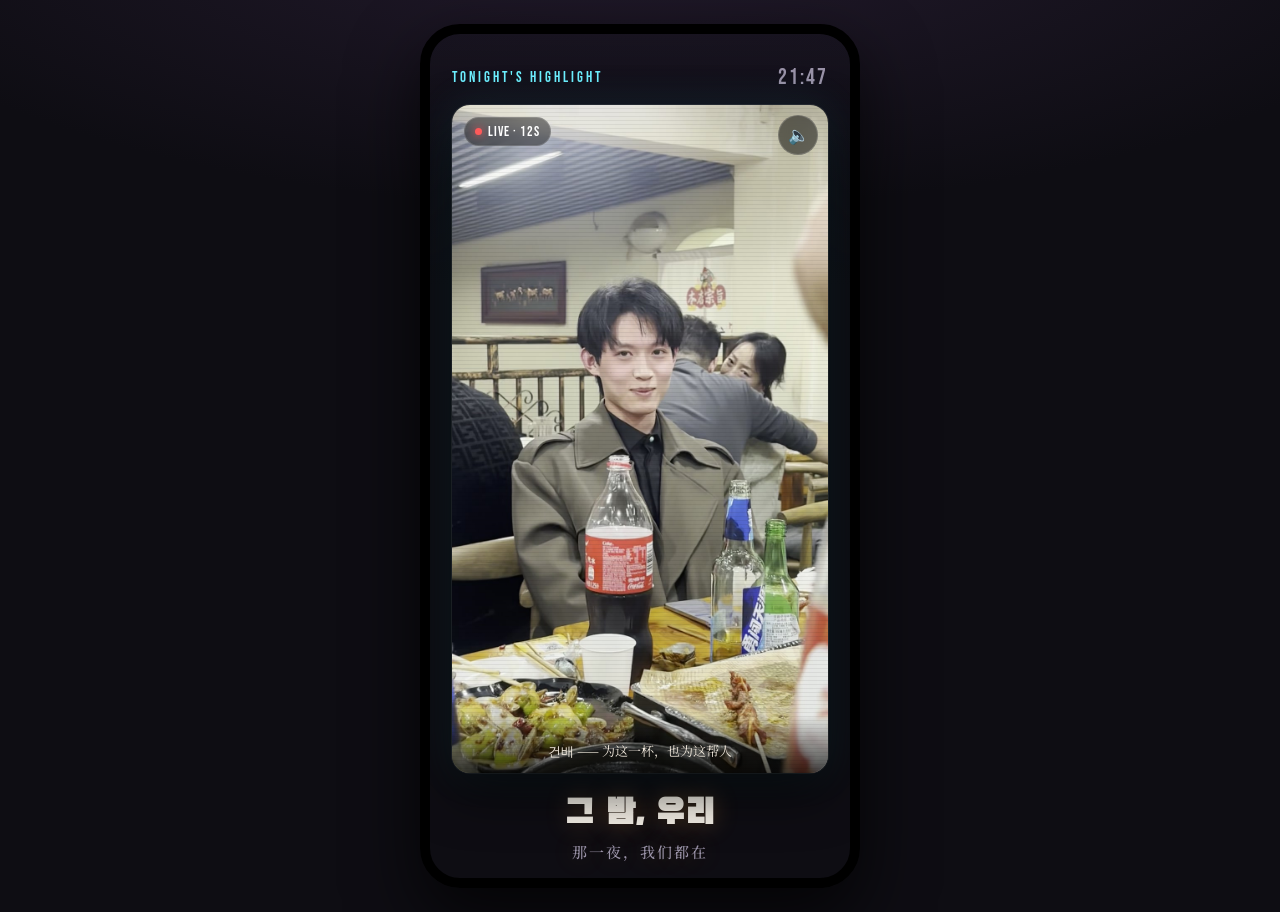
==== highlight/index.html @ b8e649e5 "新增干杯夜高光 H5（韩式聚餐主题·深色霓虹）于 /highlight/" ====
<!DOCTYPE html>
<html lang="zh">
<head>
<meta charset="UTF-8" />
<meta name="viewport" content="width=device-width, initial-scale=1.0, viewport-fit=cover" />
<title>그 밤 · 干杯夜</title>
<link rel="preconnect" href="https://fonts.googleapis.com" />
<link rel="preconnect" href="https://fonts.gstatic.com" crossorigin />
<link href="https://fonts.googleapis.com/css2?family=Black+Han+Sans&family=Noto+Serif+SC:wght@500;700&family=Bebas+Neue&display=swap" rel="stylesheet" />
<link rel="stylesheet" href="styles.css?v=1" />
</head>
<body>

<!-- 夜店霓虹光斑 + 上浮的气泡（AI 自动设计：主题=夜·烧酒·热闹） -->
<div class="ambient" aria-hidden="true">
  <span class="glow glow-amber"></span>
  <span class="glow glow-cyan"></span>
  <span class="bub" style="--x:12%;--d:0s;--s:.7"></span>
  <span class="bub" style="--x:28%;--d:3.5s;--s:1.1"></span>
  <span class="bub" style="--x:54%;--d:1.6s;--s:.5"></span>
  <span class="bub" style="--x:72%;--d:5s;--s:.9"></span>
  <span class="bub" style="--x:88%;--d:2.4s;--s:.6"></span>
</div>

<main class="card">

  <!-- ① Hero：高光视频 + AI 标题 -->
  <section class="module hero">
    <div class="hero-top">
      <span class="kicker">TONIGHT'S HIGHLIGHT</span>
      <span class="clock" id="clock">21:47</span>
    </div>
    <div class="video-wrap">
      <video id="liveVideo" class="video" playsinline loop muted
             poster="assets/hero.jpg" preload="metadata">
        <source src="assets/live.mp4" type="video/mp4" />
      </video>
      <div class="scanline"></div>
      <div class="live-badge"><i></i>LIVE · 12s</div>
      <button id="soundBtn" class="icon-btn sound" aria-label="声音">🔈</button>
      <button id="playBtn" class="play" aria-label="播放">▶</button>
      <div class="v-caption">건배 —— 为这一杯，也为这帮人</div>
    </div>
    <h1 class="ai-title">그 밤, 우리<span>那一夜，我们都在</span></h1>
    <div class="scroll-hint">往下，把这场局倒回去 ↓</div>
  </section>

  <!-- ② 封面照：拍立得 + 冲印感 -->
  <section class="module cover">
    <div class="sec-tag">📸 定格的那一张</div>
    <div class="polaroid tilt">
      <div class="polaroid-img"><img src="assets/hero.jpg" alt="聚餐合影" /></div>
      <div class="polaroid-cap">
        <span class="hand">好久没这么笑了</span>
        <span class="date">2024 · 冬夜</span>
      </div>
    </div>
  </section>

  <!-- ③ 对话音频：干杯声轨 -->
  <section class="module audio">
    <div class="sec-tag">🎙 那晚的声音，点开听</div>
    <div class="tracks">
      <button class="track" data-src="assets/clips/c1.mp3">
        <span class="wave"><i></i><i></i><i></i><i></i><i></i></span>
        <span class="t-text"><b>건배!</b> 干杯！先走一个 🍻</span>
        <span class="t-dur">0:04</span>
      </button>
      <button class="track" data-src="assets/clips/c2.mp3">
        <span class="wave"><i></i><i></i><i></i><i></i><i></i></span>
        <span class="t-text"><b>야 이거 진짜 맛있다</b> 这个也太好吃了</span>
        <span class="t-dur">0:04</span>
      </button>
      <button class="track" data-src="assets/clips/c3.mp3">
        <span class="wave"><i></i><i></i><i></i><i></i><i></i></span>
        <span class="t-text"><b>한 잔 더?</b> 再来一杯？就一杯</span>
        <span class="t-dur">0:04</span>
      </button>
      <button class="track" data-src="assets/clips/c4.mp3">
        <span class="wave"><i></i><i></i><i></i><i></i><i></i></span>
        <span class="t-text"><b>오늘 진짜 좋다</b> 今晚真的，挺好的</span>
        <span class="t-dur">0:04</span>
      </button>
    </div>
    <audio id="clipAudio" preload="none"></audio>
  </section>

  <!-- ④ AI 短文字：不是诗，是那晚的一条记录 -->
  <section class="module note">
    <div class="sec-tag">✍ AI 替这场局记了一笔</div>
    <div class="receipt">
      <div class="receipt-head">
        <span>소주 BAR · 桌号 07</span>
        <span>4 人</span>
      </div>
      <p class="poem">
        蓝瓶子空了一整排，<br/>
        话题从工作聊到十八岁。<br/>
        你举杯时先笑了，<br/>
        碰一下——<br/>
        今晚谁都不许提明天。
      </p>
      <div class="receipt-foot">
        <span>—— by Moment AI</span>
        <span class="stamp">已付讫 · 快乐</span>
      </div>
    </div>
  </section>

  <!-- ⑤ 风格化：把这帧变成插画 -->
  <section class="module art">
    <div class="sec-tag">🎨 这一帧，换个画风</div>
    <div class="art-frame">
      <img src="assets/hero.jpg" alt="风格化" class="art-img" />
      <div class="art-scrim"></div>
      <span class="art-cap">霓虹漫画风 · highlight</span>
    </div>
  </section>

  <!-- ⑥ 品牌 + AI 设计说明 -->
  <footer class="foot">
    <div class="brand">Moment</div>
    <div class="brand-tag">值得留住的每一夜</div>
    <details class="ai-note">
      <summary>✨ 这张卡由 AI 为这场局设计</summary>
      <div class="ai-note-body">
        <div class="ai-row"><span>场景</span><b>朋友聚餐 · 烧烤店</b></div>
        <div class="ai-row"><span>时间</span><b>冬夜 · 微醺</b></div>
        <div class="ai-row"><span>关键词</span><b>干杯 · 소주 · 大笑</b></div>
        <div class="ai-row"><span>情绪</span><b>热闹 · 松弛 · 尽兴</b></div>
        <div class="ai-row"><span>配色</span><b>暗夜黑 + 炭火琥珀 + 烧酒蓝</b></div>
      </div>
    </details>
    <div class="tap-hint">碰一碰卡片，回到那一夜</div>
  </footer>

</main>

<!-- 干杯彩蛋层 -->
<div id="cheers" class="cheers" aria-hidden="true"></div>

<script src="app.js?v=1"></script>
</body>
</html>
---- highlight/styles.css ----
/* =========================================================
   그 밤 · 干杯夜  ——  深色霓虹 · 烧酒吧 · 兄弟聚餐局
   模块对齐参考版：视频 / 封面照 / 对话音频 / 短诗 / 风格化 / 品牌
   风格刻意与参考版（浅暖绘本）拉开：暗夜黑 + 炭火琥珀 + 烧酒蓝霓虹
   ========================================================= */

:root{
  --bg:        #0e0d13;   /* 暗夜黑 */
  --bg-2:      #16141d;
  --panel:     #1c1a26;   /* 卡面板 */
  --ink:       #f4efe6;   /* 主文字 暖白 */
  --ink-soft:  #9a93a8;   /* 次文字 */
  --amber:     #f4a742;   /* 炭火琥珀（主强调） */
  --amber-2:   #ffcf7a;
  --soju:      #35d0e0;   /* 烧酒蓝（霓虹强调） */
  --soju-2:    #6ef0ff;
  --line:      rgba(255,255,255,.09);
  --card-w:    440px;

  --f-kr:   "Black Han Sans", "Noto Serif SC", sans-serif;
  --f-num:  "Bebas Neue", sans-serif;
  --f-cn:   "Noto Serif SC", "PingFang SC", serif;
}

*{ box-sizing:border-box; margin:0; padding:0; -webkit-tap-highlight-color:transparent; }
html,body{ background:var(--bg); }
body{
  font-family:var(--f-cn);
  color:var(--ink);
  display:flex; justify-content:center;
  min-height:100vh;
  background:
    radial-gradient(120% 60% at 50% -10%, #241b2e 0%, var(--bg) 55%),
    var(--bg);
  overflow-x:hidden;
}

/* ---------- 环境光斑 + 上浮气泡 ---------- */
.ambient{ position:fixed; inset:0; pointer-events:none; z-index:0; overflow:hidden;
  max-width:var(--card-w); margin:0 auto; }
.glow{ position:absolute; border-radius:50%; filter:blur(70px); opacity:.4; }
.glow-amber{ width:280px; height:280px; background:var(--amber); top:-60px; left:-80px; }
.glow-cyan{ width:240px; height:240px; background:var(--soju); bottom:8%; right:-90px; opacity:.28; }
.bub{ position:absolute; bottom:-40px; left:var(--x);
  width:calc(10px*var(--s)); height:calc(10px*var(--s));
  border-radius:50%; border:1px solid rgba(110,240,255,.5);
  background:rgba(110,240,255,.08);
  animation:rise 9s linear infinite; animation-delay:var(--d); opacity:0; }
@keyframes rise{
  0%{ transform:translateY(0) scale(.6); opacity:0; }
  15%{ opacity:.8; }
  100%{ transform:translateY(-108vh) scale(1.2); opacity:0; }
}

/* ---------- 卡片主体 ---------- */
.card{
  position:relative; z-index:1;
  width:100%; max-width:var(--card-w);
  background:linear-gradient(180deg, rgba(20,18,28,.4), var(--bg) 30%);
  min-height:100vh;
  padding-bottom:60px;
  overflow:hidden;
}

.module{ position:relative; padding:0 22px; }
.sec-tag{
  font-family:var(--f-cn); font-weight:700; font-size:14px;
  color:var(--amber-2); letter-spacing:.5px;
  margin:0 0 16px; display:flex; align-items:center; gap:6px;
}

/* ---------- ① Hero ---------- */
.hero{ min-height:100vh; display:flex; flex-direction:column; justify-content:center;
  padding-top:calc(env(safe-area-inset-top,0) + 20px); padding-bottom:24px; }
.hero-top{ display:flex; justify-content:space-between; align-items:center; margin-bottom:14px; }
.kicker{ font-family:var(--f-num); font-size:15px; letter-spacing:3px; color:var(--soju-2); }
.clock{ font-family:var(--f-num); font-size:22px; color:var(--ink-soft); letter-spacing:2px; }

.video-wrap{
  position:relative; width:100%; aspect-ratio:9/16; max-height:64vh;
  margin:0 auto; border-radius:18px; overflow:hidden;
  background:#000; align-self:center;
  box-shadow:0 20px 50px rgba(0,0,0,.6), 0 0 0 1px var(--line),
             0 0 40px rgba(53,208,224,.12);
}
.video{ width:100%; height:100%; object-fit:cover; display:block; }
.scanline{ position:absolute; inset:0; pointer-events:none;
  background:repeating-linear-gradient(180deg, transparent 0 3px, rgba(0,0,0,.06) 3px 4px); }
.live-badge{ position:absolute; top:12px; left:12px; display:flex; align-items:center; gap:6px;
  font-family:var(--f-num); font-size:14px; letter-spacing:1px; color:#fff;
  background:rgba(0,0,0,.45); backdrop-filter:blur(4px);
  padding:5px 10px; border-radius:20px; border:1px solid rgba(255,255,255,.15); }
.live-badge i{ width:7px; height:7px; border-radius:50%; background:#ff5a5a;
  box-shadow:0 0 8px #ff5a5a; animation:blink 1.2s infinite; }
@keyframes blink{ 50%{ opacity:.3; } }
.icon-btn{ position:absolute; border:none; cursor:pointer; border-radius:50%;
  background:rgba(0,0,0,.5); backdrop-filter:blur(4px); color:#fff;
  border:1px solid rgba(255,255,255,.16); }
.sound{ top:10px; right:10px; width:40px; height:40px; font-size:17px; }
.play{ position:absolute; inset:0; margin:auto; width:70px; height:70px; border-radius:50%;
  border:none; cursor:pointer; font-size:26px; color:var(--bg);
  background:radial-gradient(circle at 35% 30%, var(--amber-2), var(--amber));
  box-shadow:0 8px 24px rgba(244,167,66,.5);
  display:flex; align-items:center; justify-content:center; padding-left:4px;
  transition:opacity .3s, transform .2s; }
.play.hidden{ opacity:0; pointer-events:none; transform:scale(.6); }
.play:active{ transform:scale(.9); }
.v-caption{ position:absolute; left:0; right:0; bottom:0; padding:26px 14px 12px;
  font-family:var(--f-cn); font-size:13px; color:#f0e8dc; text-align:center;
  background:linear-gradient(transparent, rgba(0,0,0,.7)); }

.ai-title{ font-family:var(--f-kr); font-size:34px; line-height:1.15; text-align:center;
  margin:22px 0 0; color:var(--ink); letter-spacing:1px;
  text-shadow:0 0 24px rgba(244,167,66,.28); }
.ai-title span{ display:block; font-family:var(--f-cn); font-weight:500; font-size:15px;
  color:var(--ink-soft); letter-spacing:2px; margin-top:8px; }
.scroll-hint{ text-align:center; margin-top:20px; font-size:12px; color:var(--ink-soft);
  letter-spacing:1px; animation:bob 1.8s ease-in-out infinite; }
@keyframes bob{ 50%{ transform:translateY(5px); } }

/* ---------- ② 封面拍立得 ---------- */
.cover{ padding-top:64px; padding-bottom:12px; }
.polaroid{ width:82%; max-width:300px; margin:0 auto; background:#f6f1e7;
  padding:12px 12px 0; border-radius:4px;
  box-shadow:0 20px 44px rgba(0,0,0,.55); }
.tilt{ transform:rotate(-2.5deg); transition:transform .4s; }
.tilt:hover{ transform:rotate(0deg) scale(1.02); }
.polaroid-img{ overflow:hidden; border-radius:2px; }
.polaroid-img img{ width:100%; display:block; }
.polaroid-cap{ padding:14px 4px 18px; display:flex; flex-direction:column; gap:4px; text-align:center; }
.polaroid-cap .hand{ font-family:var(--f-cn); font-weight:700; color:#2a2620; font-size:17px; }
.polaroid-cap .date{ font-family:var(--f-num); font-size:14px; letter-spacing:2px; color:#8a8378; }

/* ---------- ③ 对话音频 ---------- */
.audio{ padding-top:56px; }
.tracks{ display:flex; flex-direction:column; gap:12px; }
.track{ display:flex; align-items:center; gap:14px; width:100%; text-align:left; cursor:pointer;
  background:var(--panel); border:1px solid var(--line); border-radius:14px;
  padding:14px 16px; color:var(--ink); transition:border-color .25s, transform .15s, box-shadow .25s; }
.track:active{ transform:scale(.98); }
.track.playing{ border-color:var(--soju); box-shadow:0 0 20px rgba(53,208,224,.25); }
.wave{ display:flex; align-items:center; gap:3px; height:26px; flex-shrink:0; width:34px; }
.wave i{ width:3px; height:8px; border-radius:2px; background:var(--soju);
  opacity:.5; transition:height .2s; }
.track.playing .wave i{ animation:eq .8s ease-in-out infinite; opacity:1; }
.track.playing .wave i:nth-child(2){ animation-delay:.15s; }
.track.playing .wave i:nth-child(3){ animation-delay:.3s; }
.track.playing .wave i:nth-child(4){ animation-delay:.1s; }
.track.playing .wave i:nth-child(5){ animation-delay:.25s; }
@keyframes eq{ 0%,100%{ height:7px; } 50%{ height:24px; } }
.t-text{ flex:1; font-size:14px; line-height:1.5; }
.t-text b{ color:var(--amber-2); font-weight:700; margin-right:2px; }
.t-dur{ font-family:var(--f-num); font-size:14px; color:var(--ink-soft); letter-spacing:1px; }

/* ---------- ④ 短诗/小票 ---------- */
.note{ padding-top:60px; }
.receipt{ background:#f6f1e7; color:#2a2620; border-radius:6px; padding:20px 22px 18px;
  position:relative; box-shadow:0 16px 40px rgba(0,0,0,.5);
  -webkit-mask:radial-gradient(6px at 6px 50%, transparent 98%, #000) left/100% 16px repeat-y,
        radial-gradient(6px at calc(100% - 6px) 50%, transparent 98%, #000) right/100% 16px repeat-y,
        linear-gradient(#000,#000) center/calc(100% - 2px) 100% no-repeat;
          mask:radial-gradient(6px at 6px 50%, transparent 98%, #000) left/100% 16px repeat-y,
        radial-gradient(6px at calc(100% - 6px) 50%, transparent 98%, #000) right/100% 16px repeat-y,
        linear-gradient(#000,#000) center/calc(100% - 2px) 100% no-repeat; }
.receipt-head{ display:flex; justify-content:space-between; font-family:var(--f-num);
  font-size:15px; letter-spacing:1.5px; color:#7a7266;
  padding-bottom:12px; border-bottom:1.5px dashed #cfc6b6; margin-bottom:14px; }
.poem{ font-family:var(--f-cn); font-weight:500; font-size:17px; line-height:1.9; color:#2a2620; }
.receipt-foot{ display:flex; justify-content:space-between; align-items:center;
  margin-top:16px; padding-top:12px; border-top:1.5px dashed #cfc6b6;
  font-size:12px; color:#8a8378; }
.stamp{ font-family:var(--f-cn); font-weight:700; color:#c0392b; border:2px solid #c0392b;
  border-radius:5px; padding:2px 8px; transform:rotate(-6deg); opacity:.85; }

/* ---------- ⑤ 风格化 ---------- */
.art{ padding-top:60px; }
.art-frame{ position:relative; border-radius:16px; overflow:hidden;
  box-shadow:0 16px 40px rgba(0,0,0,.5); }
.art-img{ width:100%; display:block; filter:saturate(1.5) contrast(1.15) hue-rotate(-8deg); }
.art-scrim{ position:absolute; inset:0; mix-blend-mode:overlay;
  background:linear-gradient(135deg, rgba(53,208,224,.5), transparent 45%, rgba(244,167,66,.5)); }
.art-cap{ position:absolute; left:12px; bottom:12px; font-family:var(--f-num);
  font-size:14px; letter-spacing:1.5px; color:#fff; background:rgba(0,0,0,.4);
  padding:4px 10px; border-radius:20px; backdrop-filter:blur(4px); }

/* ---------- ⑥ 品牌页脚 ---------- */
.foot{ text-align:center; padding:64px 22px 0; position:relative; z-index:1; }
.brand{ font-family:var(--f-num); font-size:30px; letter-spacing:5px; color:var(--ink); }
.brand-tag{ font-size:13px; color:var(--ink-soft); margin-top:4px; letter-spacing:1px; }
.ai-note{ margin:26px auto 0; max-width:330px; text-align:left;
  background:var(--panel); border:1px solid var(--line); border-radius:14px; overflow:hidden; }
.ai-note summary{ cursor:pointer; padding:14px 16px; font-size:14px; color:var(--amber-2);
  list-style:none; font-weight:700; }
.ai-note summary::-webkit-details-marker{ display:none; }
.ai-note-body{ padding:4px 16px 14px; }
.ai-row{ display:flex; justify-content:space-between; padding:8px 0; border-bottom:1px dashed var(--line); font-size:14px; }
.ai-row:last-child{ border-bottom:none; }
.ai-row span{ color:var(--ink-soft); }
.ai-row b{ color:var(--ink); font-weight:500; }
.tap-hint{ margin-top:26px; font-size:12px; color:var(--ink-soft); letter-spacing:1px; }

/* ---------- 干杯彩蛋 ---------- */
.cheers{ position:fixed; inset:0; pointer-events:none; z-index:50; overflow:hidden; }
.cheers .drop{ position:absolute; font-size:26px; animation:drop 1.4s ease-in forwards; }
@keyframes drop{ 0%{ transform:translateY(-40px) rotate(0); opacity:0; }
  15%{ opacity:1; } 100%{ transform:translateY(105vh) rotate(240deg); opacity:0; } }

/* ---------- 桌面预览：模拟手机外框 ---------- */
@media (min-width:480px){
  body{ align-items:center; padding:24px 0; }
  .card{ border-radius:40px; min-height:auto; max-height:96vh; overflow-y:auto;
    border:10px solid #000; box-shadow:0 30px 70px rgba(0,0,0,.7); }
  .ambient{ display:none; }
  .hero{ min-height:auto; padding-top:30px; }
  .video-wrap{ max-height:none; }
}
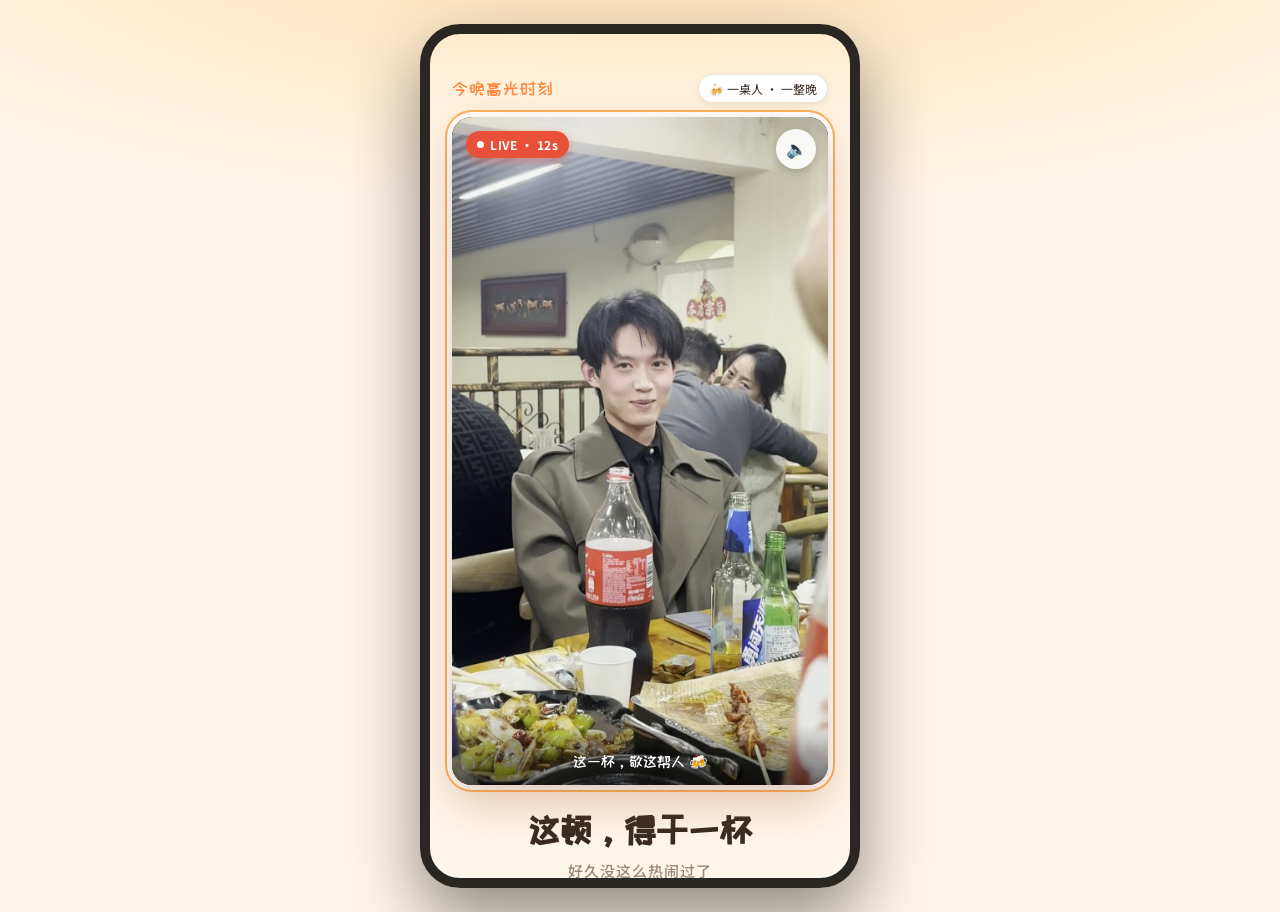
==== commit 1ceeaa01: "干杯夜 H5 改版：中文文案 + 暖光热闹聚会风（弃深色夜店风）" ====
--- a/highlight/index.html
+++ b/highlight/index.html
@@ -3,23 +3,28 @@
 <head>
 <meta charset="UTF-8" />
 <meta name="viewport" content="width=device-width, initial-scale=1.0, viewport-fit=cover" />
-<title>그 밤 · 干杯夜</title>
+<title>这顿，得干一杯 · Moment</title>
 <link rel="preconnect" href="https://fonts.googleapis.com" />
 <link rel="preconnect" href="https://fonts.gstatic.com" crossorigin />
-<link href="https://fonts.googleapis.com/css2?family=Black+Han+Sans&family=Noto+Serif+SC:wght@500;700&family=Bebas+Neue&display=swap" rel="stylesheet" />
-<link rel="stylesheet" href="styles.css?v=1" />
+<link href="https://fonts.googleapis.com/css2?family=ZCOOL+KuaiLe&family=Noto+Sans+SC:wght@400;500;700;900&family=Bebas+Neue&display=swap" rel="stylesheet" />
+<link rel="stylesheet" href="styles.css?v=2" />
 </head>
 <body>
 
-<!-- 夜店霓虹光斑 + 上浮的气泡（AI 自动设计：主题=夜·烧酒·热闹） -->
+<!-- 暖光聚会氛围：串灯 + 彩纸碎片（AI 自动设计：主题=热闹·聚餐·干杯） -->
 <div class="ambient" aria-hidden="true">
-  <span class="glow glow-amber"></span>
-  <span class="glow glow-cyan"></span>
-  <span class="bub" style="--x:12%;--d:0s;--s:.7"></span>
-  <span class="bub" style="--x:28%;--d:3.5s;--s:1.1"></span>
-  <span class="bub" style="--x:54%;--d:1.6s;--s:.5"></span>
-  <span class="bub" style="--x:72%;--d:5s;--s:.9"></span>
-  <span class="bub" style="--x:88%;--d:2.4s;--s:.6"></span>
+  <span class="glow glow-warm"></span>
+  <span class="glow glow-gold"></span>
+  <div class="string-lights">
+    <span style="--i:0"></span><span style="--i:1"></span><span style="--i:2"></span>
+    <span style="--i:3"></span><span style="--i:4"></span><span style="--i:5"></span>
+    <span style="--i:6"></span><span style="--i:7"></span>
+  </div>
+  <span class="confetti" style="--x:14%;--d:0s;--c:var(--tomato)"></span>
+  <span class="confetti" style="--x:32%;--d:2.6s;--c:var(--gold)"></span>
+  <span class="confetti" style="--x:58%;--d:1.2s;--c:var(--leaf)"></span>
+  <span class="confetti" style="--x:76%;--d:4s;--c:var(--tomato)"></span>
+  <span class="confetti" style="--x:90%;--d:3s;--c:var(--gold)"></span>
 </div>
 
 <main class="card">
@@ -27,21 +32,20 @@
   <!-- ① Hero：高光视频 + AI 标题 -->
   <section class="module hero">
     <div class="hero-top">
-      <span class="kicker">TONIGHT'S HIGHLIGHT</span>
-      <span class="clock" id="clock">21:47</span>
+      <span class="kicker">今晚高光时刻</span>
+      <span class="chip">🍻 一桌人 · 一整晚</span>
     </div>
     <div class="video-wrap">
       <video id="liveVideo" class="video" playsinline loop muted
              poster="assets/hero.jpg" preload="metadata">
         <source src="assets/live.mp4" type="video/mp4" />
       </video>
-      <div class="scanline"></div>
       <div class="live-badge"><i></i>LIVE · 12s</div>
       <button id="soundBtn" class="icon-btn sound" aria-label="声音">🔈</button>
       <button id="playBtn" class="play" aria-label="播放">▶</button>
-      <div class="v-caption">건배 —— 为这一杯，也为这帮人</div>
+      <div class="v-caption">这一杯，敬这帮人 🍻</div>
     </div>
-    <h1 class="ai-title">그 밤, 우리<span>那一夜，我们都在</span></h1>
+    <h1 class="ai-title">这顿，得干一杯<span>好久没这么热闹过了</span></h1>
     <div class="scroll-hint">往下，把这场局倒回去 ↓</div>
   </section>
 
@@ -52,57 +56,57 @@
       <div class="polaroid-img"><img src="assets/hero.jpg" alt="聚餐合影" /></div>
       <div class="polaroid-cap">
         <span class="hand">好久没这么笑了</span>
-        <span class="date">2024 · 冬夜</span>
+        <span class="date">2024 · 那顿饭</span>
       </div>
     </div>
   </section>
 
-  <!-- ③ 对话音频：干杯声轨 -->
+  <!-- ③ 对话音频：现场声轨 -->
   <section class="module audio">
     <div class="sec-tag">🎙 那晚的声音，点开听</div>
     <div class="tracks">
       <button class="track" data-src="assets/clips/c1.mp3">
         <span class="wave"><i></i><i></i><i></i><i></i><i></i></span>
-        <span class="t-text"><b>건배!</b> 干杯！先走一个 🍻</span>
+        <span class="t-text"><b>来，干一个！</b>先走一个 🍻</span>
         <span class="t-dur">0:04</span>
       </button>
       <button class="track" data-src="assets/clips/c2.mp3">
         <span class="wave"><i></i><i></i><i></i><i></i><i></i></span>
-        <span class="t-text"><b>야 이거 진짜 맛있다</b> 这个也太好吃了</span>
+        <span class="t-text"><b>这个也太好吃了吧</b>再点一份</span>
         <span class="t-dur">0:04</span>
       </button>
       <button class="track" data-src="assets/clips/c3.mp3">
         <span class="wave"><i></i><i></i><i></i><i></i><i></i></span>
-        <span class="t-text"><b>한 잔 더?</b> 再来一杯？就一杯</span>
+        <span class="t-text"><b>再来一杯？</b>就一杯，就一杯</span>
         <span class="t-dur">0:04</span>
       </button>
       <button class="track" data-src="assets/clips/c4.mp3">
         <span class="wave"><i></i><i></i><i></i><i></i><i></i></span>
-        <span class="t-text"><b>오늘 진짜 좋다</b> 今晚真的，挺好的</span>
+        <span class="t-text"><b>今晚真的挺好的</b>下次还得聚</span>
         <span class="t-dur">0:04</span>
       </button>
     </div>
     <audio id="clipAudio" preload="none"></audio>
   </section>
 
-  <!-- ④ AI 短文字：不是诗，是那晚的一条记录 -->
+  <!-- ④ AI 短文字：一张点菜小票 -->
   <section class="module note">
-    <div class="sec-tag">✍ AI 替这场局记了一笔</div>
+    <div class="sec-tag">✍ AI 替这顿饭记了一笔</div>
     <div class="receipt">
       <div class="receipt-head">
-        <span>소주 BAR · 桌号 07</span>
-        <span>4 人</span>
+        <span>那顿饭 · 桌号 07</span>
+        <span>好久不见 ×4</span>
       </div>
       <p class="poem">
-        蓝瓶子空了一整排，<br/>
-        话题从工作聊到十八岁。<br/>
-        你举杯时先笑了，<br/>
-        碰一下——<br/>
-        今晚谁都不许提明天。
+        菜上了一桌，杯子碰了一圈，<br/>
+        话题从最近聊到当年。<br/>
+        你举杯的时候先笑了，<br/>
+        我们跟着起哄——<br/>
+        今晚谁也别提明天。
       </p>
       <div class="receipt-foot">
         <span>—— by Moment AI</span>
-        <span class="stamp">已付讫 · 快乐</span>
+        <span class="stamp">尽兴 · 已买单</span>
       </div>
     </div>
   </section>
@@ -113,25 +117,25 @@
     <div class="art-frame">
       <img src="assets/hero.jpg" alt="风格化" class="art-img" />
       <div class="art-scrim"></div>
-      <span class="art-cap">霓虹漫画风 · highlight</span>
+      <span class="art-cap">暖调漫画风 · highlight</span>
     </div>
   </section>
 
   <!-- ⑥ 品牌 + AI 设计说明 -->
   <footer class="foot">
     <div class="brand">Moment</div>
-    <div class="brand-tag">值得留住的每一夜</div>
+    <div class="brand-tag">值得留住的每一顿</div>
     <details class="ai-note">
-      <summary>✨ 这张卡由 AI 为这场局设计</summary>
+      <summary>✨ 这张卡由 AI 为这顿饭设计</summary>
       <div class="ai-note-body">
         <div class="ai-row"><span>场景</span><b>朋友聚餐 · 烧烤店</b></div>
-        <div class="ai-row"><span>时间</span><b>冬夜 · 微醺</b></div>
-        <div class="ai-row"><span>关键词</span><b>干杯 · 소주 · 大笑</b></div>
+        <div class="ai-row"><span>时间</span><b>晚上 · 热热闹闹</b></div>
+        <div class="ai-row"><span>关键词</span><b>干杯 · 撸串 · 大笑</b></div>
         <div class="ai-row"><span>情绪</span><b>热闹 · 松弛 · 尽兴</b></div>
-        <div class="ai-row"><span>配色</span><b>暗夜黑 + 炭火琥珀 + 烧酒蓝</b></div>
+        <div class="ai-row"><span>配色</span><b>暖光橙 + 番茄红 + 奶油底</b></div>
       </div>
     </details>
-    <div class="tap-hint">碰一碰卡片，回到那一夜</div>
+    <div class="tap-hint">点这里，再干一杯 🍻</div>
   </footer>
 
 </main>
@@ -139,6 +143,6 @@
 <!-- 干杯彩蛋层 -->
 <div id="cheers" class="cheers" aria-hidden="true"></div>
 
-<script src="app.js?v=1"></script>
+<script src="app.js?v=2"></script>
 </body>
 </html>
--- a/highlight/styles.css
+++ b/highlight/styles.css
@@ -1,25 +1,27 @@
 /* =========================================================
-   그 밤 · 干杯夜  ——  深色霓虹 · 烧酒吧 · 兄弟聚餐局
+   这顿，得干一杯 · Moment  ——  暖光 · 热闹 · 朋友聚餐局
    模块对齐参考版：视频 / 封面照 / 对话音频 / 短诗 / 风格化 / 品牌
-   风格刻意与参考版（浅暖绘本）拉开：暗夜黑 + 炭火琥珀 + 烧酒蓝霓虹
+   风格：明亮暖光聚会——奶油暖底 + 暖木橙 + 番茄红 + 一抹鲜绿，
+   串灯 / 彩纸 / 干杯，热热闹闹，不做暗色夜店
    ========================================================= */
 
 :root{
-  --bg:        #0e0d13;   /* 暗夜黑 */
-  --bg-2:      #16141d;
-  --panel:     #1c1a26;   /* 卡面板 */
-  --ink:       #f4efe6;   /* 主文字 暖白 */
-  --ink-soft:  #9a93a8;   /* 次文字 */
-  --amber:     #f4a742;   /* 炭火琥珀（主强调） */
-  --amber-2:   #ffcf7a;
-  --soju:      #35d0e0;   /* 烧酒蓝（霓虹强调） */
-  --soju-2:    #6ef0ff;
-  --line:      rgba(255,255,255,.09);
+  --bg:        #fff6ea;   /* 奶油暖底 */
+  --bg-2:      #ffe6cf;
+  --panel:     #fffaf2;   /* 卡面板 */
+  --ink:       #3a2a20;   /* 主文字 暖褐 */
+  --ink-soft:  #9a8676;   /* 次文字 */
+  --amber:     #ff8a3d;   /* 暖木橙（主强调） */
+  --amber-2:   #ffb15c;
+  --tomato:    #e8503a;   /* 节庆番茄红 */
+  --gold:      #f7b731;   /* 暖金 */
+  --leaf:      #6bbf59;   /* 一抹鲜绿点缀 */
+  --line:      rgba(120,80,40,.14);
   --card-w:    440px;
 
-  --f-kr:   "Black Han Sans", "Noto Serif SC", sans-serif;
+  --f-cute: "ZCOOL KuaiLe", "PingFang SC", sans-serif;   /* 圆润活泼标题 */
+  --f-cn:   "Noto Sans SC", "PingFang SC", sans-serif;    /* 正文 */
   --f-num:  "Bebas Neue", sans-serif;
-  --f-cn:   "Noto Serif SC", "PingFang SC", serif;
 }
 
 *{ box-sizing:border-box; margin:0; padding:0; -webkit-tap-highlight-color:transparent; }
@@ -30,33 +32,43 @@
   display:flex; justify-content:center;
   min-height:100vh;
   background:
-    radial-gradient(120% 60% at 50% -10%, #241b2e 0%, var(--bg) 55%),
+    radial-gradient(130% 55% at 50% -8%, #ffe1b0 0%, var(--bg) 58%),
     var(--bg);
   overflow-x:hidden;
 }
 
-/* ---------- 环境光斑 + 上浮气泡 ---------- */
+/* ---------- 暖光氛围：光斑 + 串灯 + 彩纸 ---------- */
 .ambient{ position:fixed; inset:0; pointer-events:none; z-index:0; overflow:hidden;
   max-width:var(--card-w); margin:0 auto; }
-.glow{ position:absolute; border-radius:50%; filter:blur(70px); opacity:.4; }
-.glow-amber{ width:280px; height:280px; background:var(--amber); top:-60px; left:-80px; }
-.glow-cyan{ width:240px; height:240px; background:var(--soju); bottom:8%; right:-90px; opacity:.28; }
-.bub{ position:absolute; bottom:-40px; left:var(--x);
-  width:calc(10px*var(--s)); height:calc(10px*var(--s));
-  border-radius:50%; border:1px solid rgba(110,240,255,.5);
-  background:rgba(110,240,255,.08);
-  animation:rise 9s linear infinite; animation-delay:var(--d); opacity:0; }
-@keyframes rise{
-  0%{ transform:translateY(0) scale(.6); opacity:0; }
-  15%{ opacity:.8; }
-  100%{ transform:translateY(-108vh) scale(1.2); opacity:0; }
+.glow{ position:absolute; border-radius:50%; filter:blur(70px); opacity:.5; }
+.glow-warm{ width:300px; height:300px; background:var(--amber); top:-70px; left:-70px; }
+.glow-gold{ width:240px; height:240px; background:var(--gold); bottom:6%; right:-80px; opacity:.35; }
+/* 顶部串灯 */
+.string-lights{ position:absolute; top:0; left:0; right:0; height:40px; }
+.string-lights::before{ content:""; position:absolute; top:10px; left:-2%; right:-2%; height:14px;
+  border-bottom:2px solid rgba(120,80,40,.2); border-radius:50%; }
+.string-lights span{ position:absolute; top:calc(12px + 8px*var(--i,0));
+  left:calc(6% + var(--i)*12%); width:11px; height:11px; border-radius:50%;
+  background:var(--gold); box-shadow:0 0 10px var(--gold);
+  animation:twinkle 2.2s ease-in-out infinite; animation-delay:calc(var(--i)*.25s); }
+.string-lights span:nth-child(3n){ background:var(--tomato); box-shadow:0 0 10px var(--tomato); }
+.string-lights span:nth-child(3n+1){ background:var(--leaf); box-shadow:0 0 10px var(--leaf); }
+@keyframes twinkle{ 0%,100%{ opacity:.5; transform:scale(.85); } 50%{ opacity:1; transform:scale(1.1); } }
+/* 飘落彩纸 */
+.confetti{ position:absolute; top:-20px; left:var(--x); width:8px; height:12px;
+  background:var(--c,#f7b731); border-radius:2px; opacity:0;
+  animation:fall 7s linear infinite; animation-delay:var(--d); }
+@keyframes fall{
+  0%{ transform:translateY(0) rotate(0); opacity:0; }
+  12%{ opacity:.9; }
+  100%{ transform:translateY(108vh) rotate(540deg); opacity:0; }
 }
 
 /* ---------- 卡片主体 ---------- */
 .card{
   position:relative; z-index:1;
   width:100%; max-width:var(--card-w);
-  background:linear-gradient(180deg, rgba(20,18,28,.4), var(--bg) 30%);
+  background:linear-gradient(180deg, rgba(255,246,234,.2), var(--bg) 26%);
   min-height:100vh;
   padding-bottom:60px;
   overflow:hidden;
@@ -64,83 +76,85 @@
 
 .module{ position:relative; padding:0 22px; }
 .sec-tag{
-  font-family:var(--f-cn); font-weight:700; font-size:14px;
-  color:var(--amber-2); letter-spacing:.5px;
+  font-family:var(--f-cute); font-size:16px;
+  color:var(--tomato); letter-spacing:.5px;
   margin:0 0 16px; display:flex; align-items:center; gap:6px;
 }
 
 /* ---------- ① Hero ---------- */
 .hero{ min-height:100vh; display:flex; flex-direction:column; justify-content:center;
-  padding-top:calc(env(safe-area-inset-top,0) + 20px); padding-bottom:24px; }
+  padding-top:calc(env(safe-area-inset-top,0) + 40px); padding-bottom:24px; }
 .hero-top{ display:flex; justify-content:space-between; align-items:center; margin-bottom:14px; }
-.kicker{ font-family:var(--f-num); font-size:15px; letter-spacing:3px; color:var(--soju-2); }
-.clock{ font-family:var(--f-num); font-size:22px; color:var(--ink-soft); letter-spacing:2px; }
+.kicker{ font-family:var(--f-cute); font-size:17px; letter-spacing:1px; color:var(--amber);
+  text-shadow:0 1px 0 #fff; }
+.chip{ font-family:var(--f-cn); font-size:12px; color:var(--ink); background:#fff;
+  border:1px solid var(--line); padding:5px 10px; border-radius:20px;
+  box-shadow:0 2px 6px rgba(120,80,40,.1); }
 
 .video-wrap{
-  position:relative; width:100%; aspect-ratio:9/16; max-height:64vh;
-  margin:0 auto; border-radius:18px; overflow:hidden;
+  position:relative; width:100%; aspect-ratio:9/16; max-height:62vh;
+  margin:0 auto; border-radius:20px; overflow:hidden;
   background:#000; align-self:center;
-  box-shadow:0 20px 50px rgba(0,0,0,.6), 0 0 0 1px var(--line),
-             0 0 40px rgba(53,208,224,.12);
+  box-shadow:0 18px 44px rgba(160,90,40,.32), 0 0 0 5px #fff,
+             0 0 0 7px var(--amber-2);
 }
 .video{ width:100%; height:100%; object-fit:cover; display:block; }
-.scanline{ position:absolute; inset:0; pointer-events:none;
-  background:repeating-linear-gradient(180deg, transparent 0 3px, rgba(0,0,0,.06) 3px 4px); }
-.live-badge{ position:absolute; top:12px; left:12px; display:flex; align-items:center; gap:6px;
-  font-family:var(--f-num); font-size:14px; letter-spacing:1px; color:#fff;
-  background:rgba(0,0,0,.45); backdrop-filter:blur(4px);
-  padding:5px 10px; border-radius:20px; border:1px solid rgba(255,255,255,.15); }
-.live-badge i{ width:7px; height:7px; border-radius:50%; background:#ff5a5a;
-  box-shadow:0 0 8px #ff5a5a; animation:blink 1.2s infinite; }
+.live-badge{ position:absolute; top:14px; left:14px; display:flex; align-items:center; gap:6px;
+  font-family:var(--f-cn); font-weight:700; font-size:12px; letter-spacing:.5px; color:#fff;
+  background:var(--tomato); padding:5px 11px; border-radius:20px;
+  box-shadow:0 3px 8px rgba(232,80,58,.4); }
+.live-badge i{ width:7px; height:7px; border-radius:50%; background:#fff;
+  animation:blink 1.2s infinite; }
 @keyframes blink{ 50%{ opacity:.3; } }
 .icon-btn{ position:absolute; border:none; cursor:pointer; border-radius:50%;
-  background:rgba(0,0,0,.5); backdrop-filter:blur(4px); color:#fff;
-  border:1px solid rgba(255,255,255,.16); }
-.sound{ top:10px; right:10px; width:40px; height:40px; font-size:17px; }
-.play{ position:absolute; inset:0; margin:auto; width:70px; height:70px; border-radius:50%;
-  border:none; cursor:pointer; font-size:26px; color:var(--bg);
-  background:radial-gradient(circle at 35% 30%, var(--amber-2), var(--amber));
-  box-shadow:0 8px 24px rgba(244,167,66,.5);
+  background:rgba(255,255,255,.9); color:var(--ink);
+  box-shadow:0 3px 8px rgba(0,0,0,.15); }
+.sound{ top:12px; right:12px; width:40px; height:40px; font-size:17px; }
+.play{ position:absolute; inset:0; margin:auto; width:72px; height:72px; border-radius:50%;
+  border:none; cursor:pointer; font-size:26px; color:#fff;
+  background:radial-gradient(circle at 35% 30%, var(--amber-2), var(--tomato));
+  box-shadow:0 8px 24px rgba(232,80,58,.5);
   display:flex; align-items:center; justify-content:center; padding-left:4px;
   transition:opacity .3s, transform .2s; }
 .play.hidden{ opacity:0; pointer-events:none; transform:scale(.6); }
 .play:active{ transform:scale(.9); }
-.v-caption{ position:absolute; left:0; right:0; bottom:0; padding:26px 14px 12px;
-  font-family:var(--f-cn); font-size:13px; color:#f0e8dc; text-align:center;
-  background:linear-gradient(transparent, rgba(0,0,0,.7)); }
-
-.ai-title{ font-family:var(--f-kr); font-size:34px; line-height:1.15; text-align:center;
-  margin:22px 0 0; color:var(--ink); letter-spacing:1px;
-  text-shadow:0 0 24px rgba(244,167,66,.28); }
+.v-caption{ position:absolute; left:0; right:0; bottom:0; padding:28px 14px 14px;
+  font-family:var(--f-cute); font-size:15px; color:#fff; text-align:center;
+  text-shadow:0 1px 6px rgba(0,0,0,.5);
+  background:linear-gradient(transparent, rgba(0,0,0,.55)); }
+
+.ai-title{ font-family:var(--f-cute); font-size:34px; line-height:1.25; text-align:center;
+  margin:24px 0 0; color:var(--ink); letter-spacing:1px; }
 .ai-title span{ display:block; font-family:var(--f-cn); font-weight:500; font-size:15px;
-  color:var(--ink-soft); letter-spacing:2px; margin-top:8px; }
-.scroll-hint{ text-align:center; margin-top:20px; font-size:12px; color:var(--ink-soft);
+  color:var(--ink-soft); letter-spacing:1px; margin-top:10px; }
+.scroll-hint{ text-align:center; margin-top:22px; font-size:13px; color:var(--amber);
   letter-spacing:1px; animation:bob 1.8s ease-in-out infinite; }
 @keyframes bob{ 50%{ transform:translateY(5px); } }
 
 /* ---------- ② 封面拍立得 ---------- */
 .cover{ padding-top:64px; padding-bottom:12px; }
-.polaroid{ width:82%; max-width:300px; margin:0 auto; background:#f6f1e7;
+.polaroid{ width:82%; max-width:300px; margin:0 auto; background:#fff;
   padding:12px 12px 0; border-radius:4px;
-  box-shadow:0 20px 44px rgba(0,0,0,.55); }
+  box-shadow:0 18px 40px rgba(160,90,40,.28); }
 .tilt{ transform:rotate(-2.5deg); transition:transform .4s; }
 .tilt:hover{ transform:rotate(0deg) scale(1.02); }
 .polaroid-img{ overflow:hidden; border-radius:2px; }
 .polaroid-img img{ width:100%; display:block; }
 .polaroid-cap{ padding:14px 4px 18px; display:flex; flex-direction:column; gap:4px; text-align:center; }
-.polaroid-cap .hand{ font-family:var(--f-cn); font-weight:700; color:#2a2620; font-size:17px; }
-.polaroid-cap .date{ font-family:var(--f-num); font-size:14px; letter-spacing:2px; color:#8a8378; }
+.polaroid-cap .hand{ font-family:var(--f-cute); color:#3a2a20; font-size:19px; }
+.polaroid-cap .date{ font-family:var(--f-num); font-size:14px; letter-spacing:2px; color:#b09a86; }
 
 /* ---------- ③ 对话音频 ---------- */
 .audio{ padding-top:56px; }
 .tracks{ display:flex; flex-direction:column; gap:12px; }
 .track{ display:flex; align-items:center; gap:14px; width:100%; text-align:left; cursor:pointer;
   background:var(--panel); border:1px solid var(--line); border-radius:14px;
-  padding:14px 16px; color:var(--ink); transition:border-color .25s, transform .15s, box-shadow .25s; }
+  padding:14px 16px; color:var(--ink); transition:border-color .25s, transform .15s, box-shadow .25s;
+  box-shadow:0 3px 10px rgba(160,90,40,.06); }
 .track:active{ transform:scale(.98); }
-.track.playing{ border-color:var(--soju); box-shadow:0 0 20px rgba(53,208,224,.25); }
+.track.playing{ border-color:var(--amber); box-shadow:0 4px 18px rgba(255,138,61,.3); }
 .wave{ display:flex; align-items:center; gap:3px; height:26px; flex-shrink:0; width:34px; }
-.wave i{ width:3px; height:8px; border-radius:2px; background:var(--soju);
+.wave i{ width:3px; height:8px; border-radius:2px; background:var(--amber);
   opacity:.5; transition:height .2s; }
 .track.playing .wave i{ animation:eq .8s ease-in-out infinite; opacity:1; }
 .track.playing .wave i:nth-child(2){ animation-delay:.15s; }
@@ -149,55 +163,57 @@
 .track.playing .wave i:nth-child(5){ animation-delay:.25s; }
 @keyframes eq{ 0%,100%{ height:7px; } 50%{ height:24px; } }
 .t-text{ flex:1; font-size:14px; line-height:1.5; }
-.t-text b{ color:var(--amber-2); font-weight:700; margin-right:2px; }
+.t-text b{ color:var(--tomato); font-weight:700; margin-right:4px; }
 .t-dur{ font-family:var(--f-num); font-size:14px; color:var(--ink-soft); letter-spacing:1px; }
 
 /* ---------- ④ 短诗/小票 ---------- */
 .note{ padding-top:60px; }
-.receipt{ background:#f6f1e7; color:#2a2620; border-radius:6px; padding:20px 22px 18px;
-  position:relative; box-shadow:0 16px 40px rgba(0,0,0,.5);
+.receipt{ background:#fffdf8; color:#3a2a20; border-radius:6px; padding:20px 22px 18px;
+  position:relative; box-shadow:0 14px 36px rgba(160,90,40,.22);
   -webkit-mask:radial-gradient(6px at 6px 50%, transparent 98%, #000) left/100% 16px repeat-y,
         radial-gradient(6px at calc(100% - 6px) 50%, transparent 98%, #000) right/100% 16px repeat-y,
         linear-gradient(#000,#000) center/calc(100% - 2px) 100% no-repeat;
           mask:radial-gradient(6px at 6px 50%, transparent 98%, #000) left/100% 16px repeat-y,
         radial-gradient(6px at calc(100% - 6px) 50%, transparent 98%, #000) right/100% 16px repeat-y,
         linear-gradient(#000,#000) center/calc(100% - 2px) 100% no-repeat; }
-.receipt-head{ display:flex; justify-content:space-between; font-family:var(--f-num);
-  font-size:15px; letter-spacing:1.5px; color:#7a7266;
-  padding-bottom:12px; border-bottom:1.5px dashed #cfc6b6; margin-bottom:14px; }
-.poem{ font-family:var(--f-cn); font-weight:500; font-size:17px; line-height:1.9; color:#2a2620; }
+.receipt-head{ display:flex; justify-content:space-between; font-family:var(--f-cute);
+  font-size:15px; letter-spacing:.5px; color:var(--amber);
+  padding-bottom:12px; border-bottom:1.5px dashed #e7d3ba; margin-bottom:14px; }
+.poem{ font-family:var(--f-cn); font-weight:500; font-size:16px; line-height:1.95; color:#4a3628; }
 .receipt-foot{ display:flex; justify-content:space-between; align-items:center;
-  margin-top:16px; padding-top:12px; border-top:1.5px dashed #cfc6b6;
-  font-size:12px; color:#8a8378; }
-.stamp{ font-family:var(--f-cn); font-weight:700; color:#c0392b; border:2px solid #c0392b;
-  border-radius:5px; padding:2px 8px; transform:rotate(-6deg); opacity:.85; }
+  margin-top:16px; padding-top:12px; border-top:1.5px dashed #e7d3ba;
+  font-size:12px; color:#a8927e; }
+.stamp{ font-family:var(--f-cute); color:var(--tomato); border:2px solid var(--tomato);
+  border-radius:5px; padding:2px 8px; transform:rotate(-6deg); opacity:.9; }
 
 /* ---------- ⑤ 风格化 ---------- */
 .art{ padding-top:60px; }
 .art-frame{ position:relative; border-radius:16px; overflow:hidden;
-  box-shadow:0 16px 40px rgba(0,0,0,.5); }
-.art-img{ width:100%; display:block; filter:saturate(1.5) contrast(1.15) hue-rotate(-8deg); }
-.art-scrim{ position:absolute; inset:0; mix-blend-mode:overlay;
-  background:linear-gradient(135deg, rgba(53,208,224,.5), transparent 45%, rgba(244,167,66,.5)); }
-.art-cap{ position:absolute; left:12px; bottom:12px; font-family:var(--f-num);
-  font-size:14px; letter-spacing:1.5px; color:#fff; background:rgba(0,0,0,.4);
-  padding:4px 10px; border-radius:20px; backdrop-filter:blur(4px); }
+  box-shadow:0 14px 36px rgba(160,90,40,.24); }
+.art-img{ width:100%; display:block; filter:saturate(1.4) contrast(1.08) brightness(1.05); }
+.art-scrim{ position:absolute; inset:0; mix-blend-mode:soft-light;
+  background:linear-gradient(135deg, rgba(255,138,61,.6), transparent 45%, rgba(232,80,58,.5)); }
+.art-cap{ position:absolute; left:12px; bottom:12px; font-family:var(--f-cute);
+  font-size:14px; letter-spacing:.5px; color:#fff; background:rgba(232,80,58,.75);
+  padding:4px 12px; border-radius:20px; }
 
 /* ---------- ⑥ 品牌页脚 ---------- */
 .foot{ text-align:center; padding:64px 22px 0; position:relative; z-index:1; }
-.brand{ font-family:var(--f-num); font-size:30px; letter-spacing:5px; color:var(--ink); }
+.brand{ font-family:var(--f-num); font-size:32px; letter-spacing:5px; color:var(--tomato); }
 .brand-tag{ font-size:13px; color:var(--ink-soft); margin-top:4px; letter-spacing:1px; }
 .ai-note{ margin:26px auto 0; max-width:330px; text-align:left;
-  background:var(--panel); border:1px solid var(--line); border-radius:14px; overflow:hidden; }
-.ai-note summary{ cursor:pointer; padding:14px 16px; font-size:14px; color:var(--amber-2);
-  list-style:none; font-weight:700; }
+  background:var(--panel); border:1px solid var(--line); border-radius:14px; overflow:hidden;
+  box-shadow:0 4px 14px rgba(160,90,40,.08); }
+.ai-note summary{ cursor:pointer; padding:14px 16px; font-size:15px; color:var(--tomato);
+  list-style:none; font-family:var(--f-cute); }
 .ai-note summary::-webkit-details-marker{ display:none; }
 .ai-note-body{ padding:4px 16px 14px; }
 .ai-row{ display:flex; justify-content:space-between; padding:8px 0; border-bottom:1px dashed var(--line); font-size:14px; }
 .ai-row:last-child{ border-bottom:none; }
 .ai-row span{ color:var(--ink-soft); }
 .ai-row b{ color:var(--ink); font-weight:500; }
-.tap-hint{ margin-top:26px; font-size:12px; color:var(--ink-soft); letter-spacing:1px; }
+.tap-hint{ margin-top:26px; font-size:14px; color:var(--amber); letter-spacing:1px;
+  font-family:var(--f-cute); cursor:pointer; }
 
 /* ---------- 干杯彩蛋 ---------- */
 .cheers{ position:fixed; inset:0; pointer-events:none; z-index:50; overflow:hidden; }
@@ -209,8 +225,8 @@
 @media (min-width:480px){
   body{ align-items:center; padding:24px 0; }
   .card{ border-radius:40px; min-height:auto; max-height:96vh; overflow-y:auto;
-    border:10px solid #000; box-shadow:0 30px 70px rgba(0,0,0,.7); }
+    border:10px solid #2a2622; box-shadow:0 30px 70px rgba(0,0,0,.45); }
   .ambient{ display:none; }
-  .hero{ min-height:auto; padding-top:30px; }
+  .hero{ min-height:auto; padding-top:40px; }
   .video-wrap{ max-height:none; }
 }
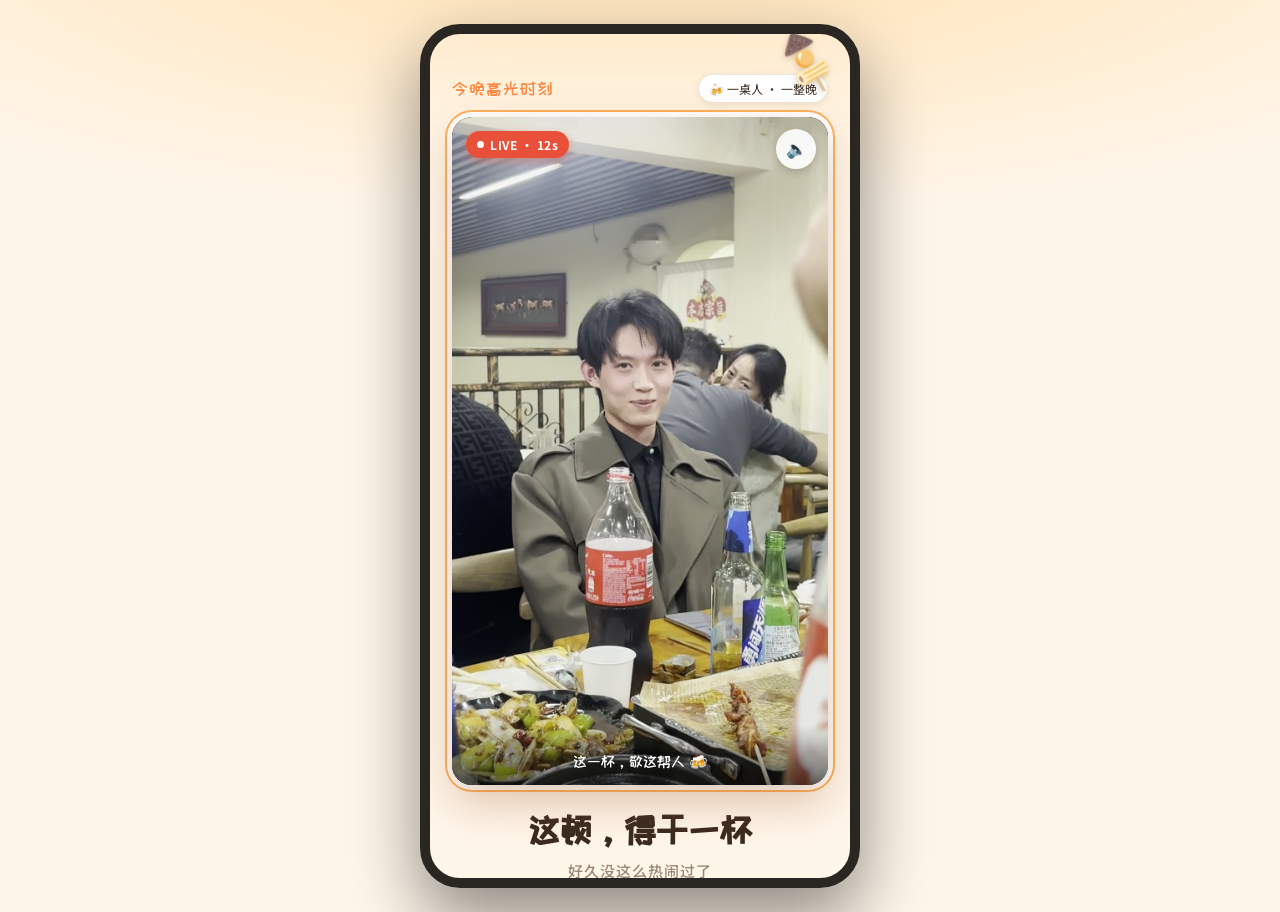
==== commit 6c075f1f: "干杯夜 H5：新增聚餐主题贴纸（撸串/啤酒/碰杯/辣椒），飘落+模块角落两层" ====
--- a/highlight/index.html
+++ b/highlight/index.html
@@ -25,6 +25,12 @@
   <span class="confetti" style="--x:58%;--d:1.2s;--c:var(--leaf)"></span>
   <span class="confetti" style="--x:76%;--d:4s;--c:var(--tomato)"></span>
   <span class="confetti" style="--x:90%;--d:3s;--c:var(--gold)"></span>
+  <!-- 聚餐主题飘落贴纸：撸串 / 啤酒 / 碰杯 / 辣椒 -->
+  <span class="sticker-drop" style="--x:8%;--d:0s;--s:1">🍢</span>
+  <span class="sticker-drop" style="--x:40%;--d:5s;--s:.85">🍺</span>
+  <span class="sticker-drop" style="--x:66%;--d:2.2s;--s:1.1">🍻</span>
+  <span class="sticker-drop" style="--x:84%;--d:6.5s;--s:.8">🌶️</span>
+  <span class="sticker-drop" style="--x:22%;--d:8s;--s:.9">🥩</span>
 </div>
 
 <main class="card">
@@ -35,6 +41,7 @@
       <span class="kicker">今晚高光时刻</span>
       <span class="chip">🍻 一桌人 · 一整晚</span>
     </div>
+    <span class="deco-sticker s-skewer">🍢</span>
     <div class="video-wrap">
       <video id="liveVideo" class="video" playsinline loop muted
              poster="assets/hero.jpg" preload="metadata">
@@ -53,6 +60,7 @@
   <section class="module cover">
     <div class="sec-tag">📸 定格的那一张</div>
     <div class="polaroid tilt">
+      <span class="deco-sticker s-cheers">🍻</span>
       <div class="polaroid-img"><img src="assets/hero.jpg" alt="聚餐合影" /></div>
       <div class="polaroid-cap">
         <span class="hand">好久没这么笑了</span>
@@ -92,6 +100,7 @@
   <!-- ④ AI 短文字：一张点菜小票 -->
   <section class="module note">
     <div class="sec-tag">✍ AI 替这顿饭记了一笔</div>
+    <span class="deco-sticker s-beer">🍺</span>
     <div class="receipt">
       <div class="receipt-head">
         <span>那顿饭 · 桌号 07</span>
--- a/highlight/styles.css
+++ b/highlight/styles.css
@@ -64,6 +64,25 @@
   100%{ transform:translateY(108vh) rotate(540deg); opacity:0; }
 }
 
+/* 聚餐主题飘落贴纸 */
+.sticker-drop{ position:absolute; top:-30px; left:var(--x);
+  font-size:calc(26px*var(--s)); opacity:0;
+  filter:drop-shadow(0 3px 4px rgba(120,80,40,.25));
+  animation:stickerFall 11s linear infinite; animation-delay:var(--d); }
+@keyframes stickerFall{
+  0%{ transform:translateY(0) rotate(-10deg); opacity:0; }
+  10%{ opacity:.9; }
+  90%{ opacity:.9; }
+  100%{ transform:translateY(110vh) rotate(30deg); opacity:0; }
+}
+
+/* 模块角落静态贴纸（像手贴上去的，带投影+微旋转） */
+.deco-sticker{ position:absolute; z-index:8; font-size:38px; pointer-events:none;
+  filter:drop-shadow(0 2px 3px rgba(120,80,40,.3)); }
+.s-skewer{ top:-8px; right:14px; transform:rotate(14deg); font-size:44px; z-index:3; }
+.s-cheers{ top:-20px; right:-8px; transform:rotate(12deg); }
+.s-beer{ top:42px; right:16px; transform:rotate(-10deg); font-size:34px; }
+
 /* ---------- 卡片主体 ---------- */
 .card{
   position:relative; z-index:1;
